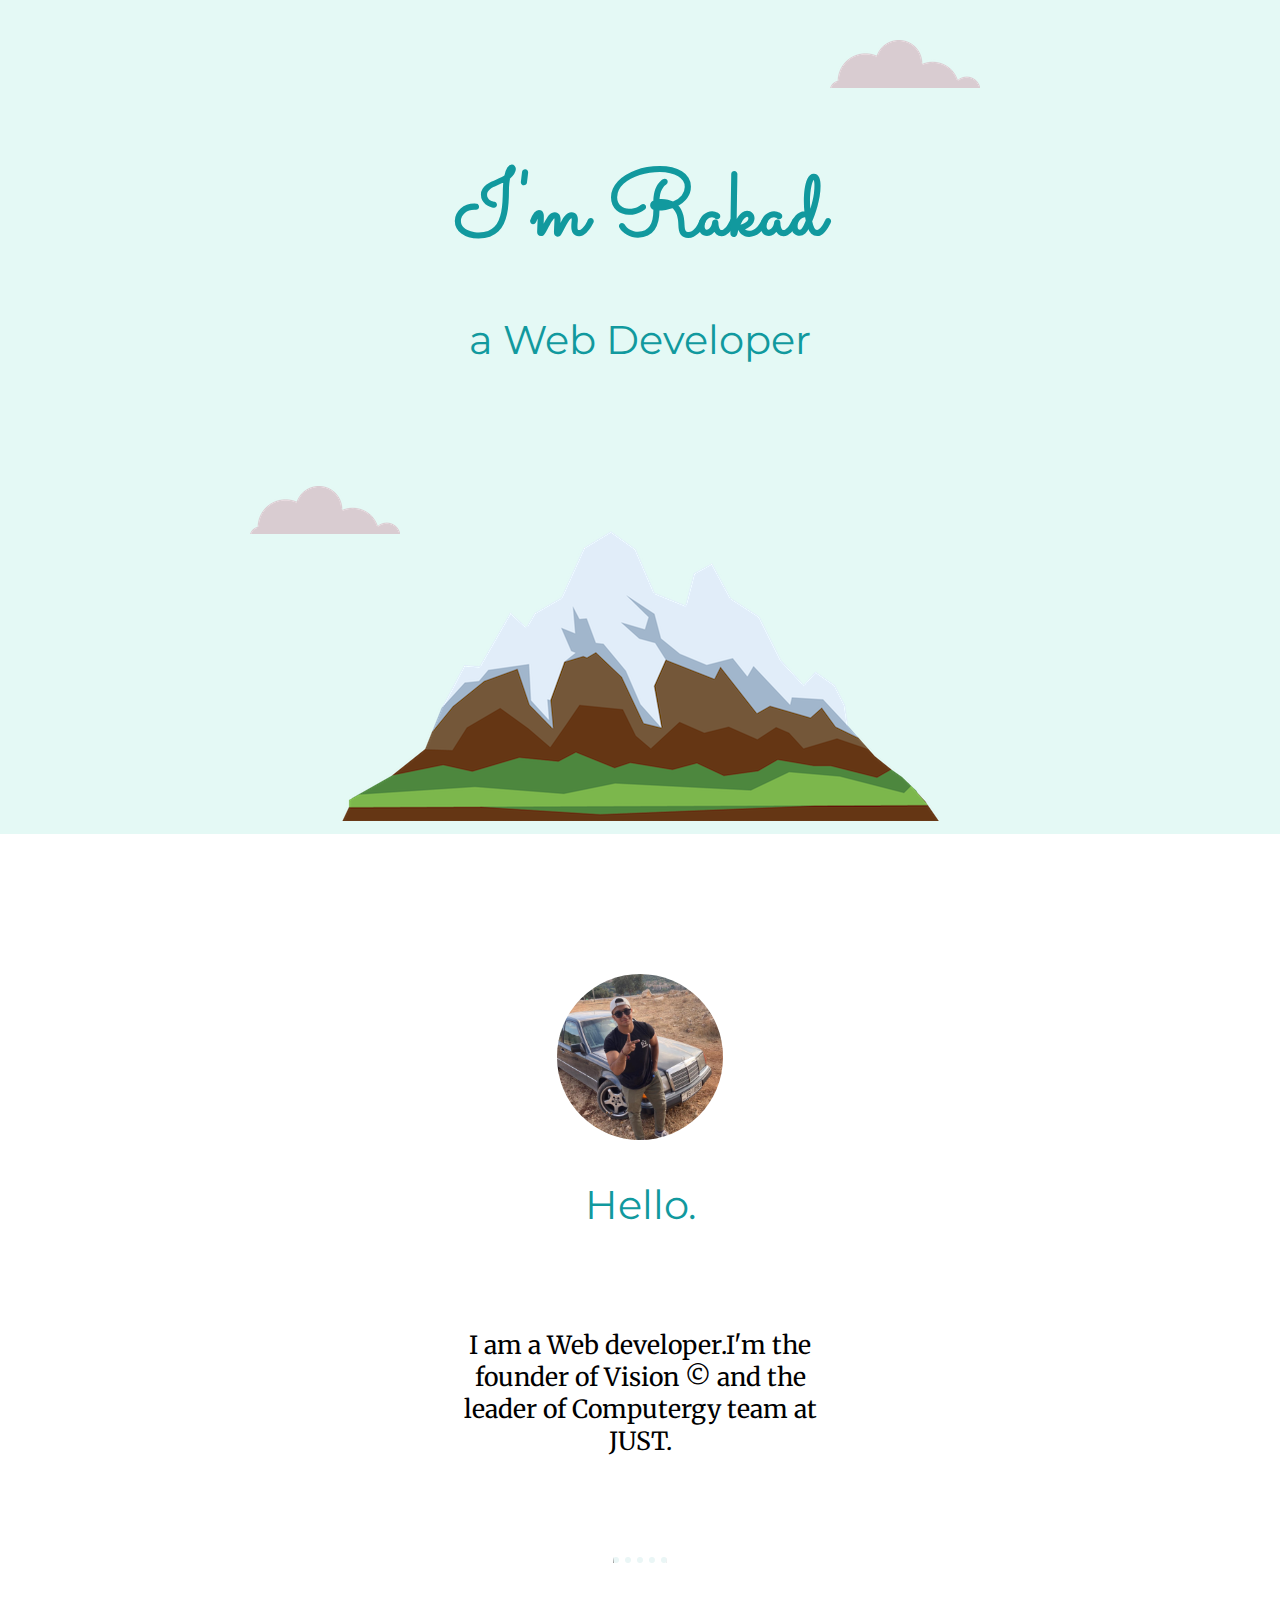
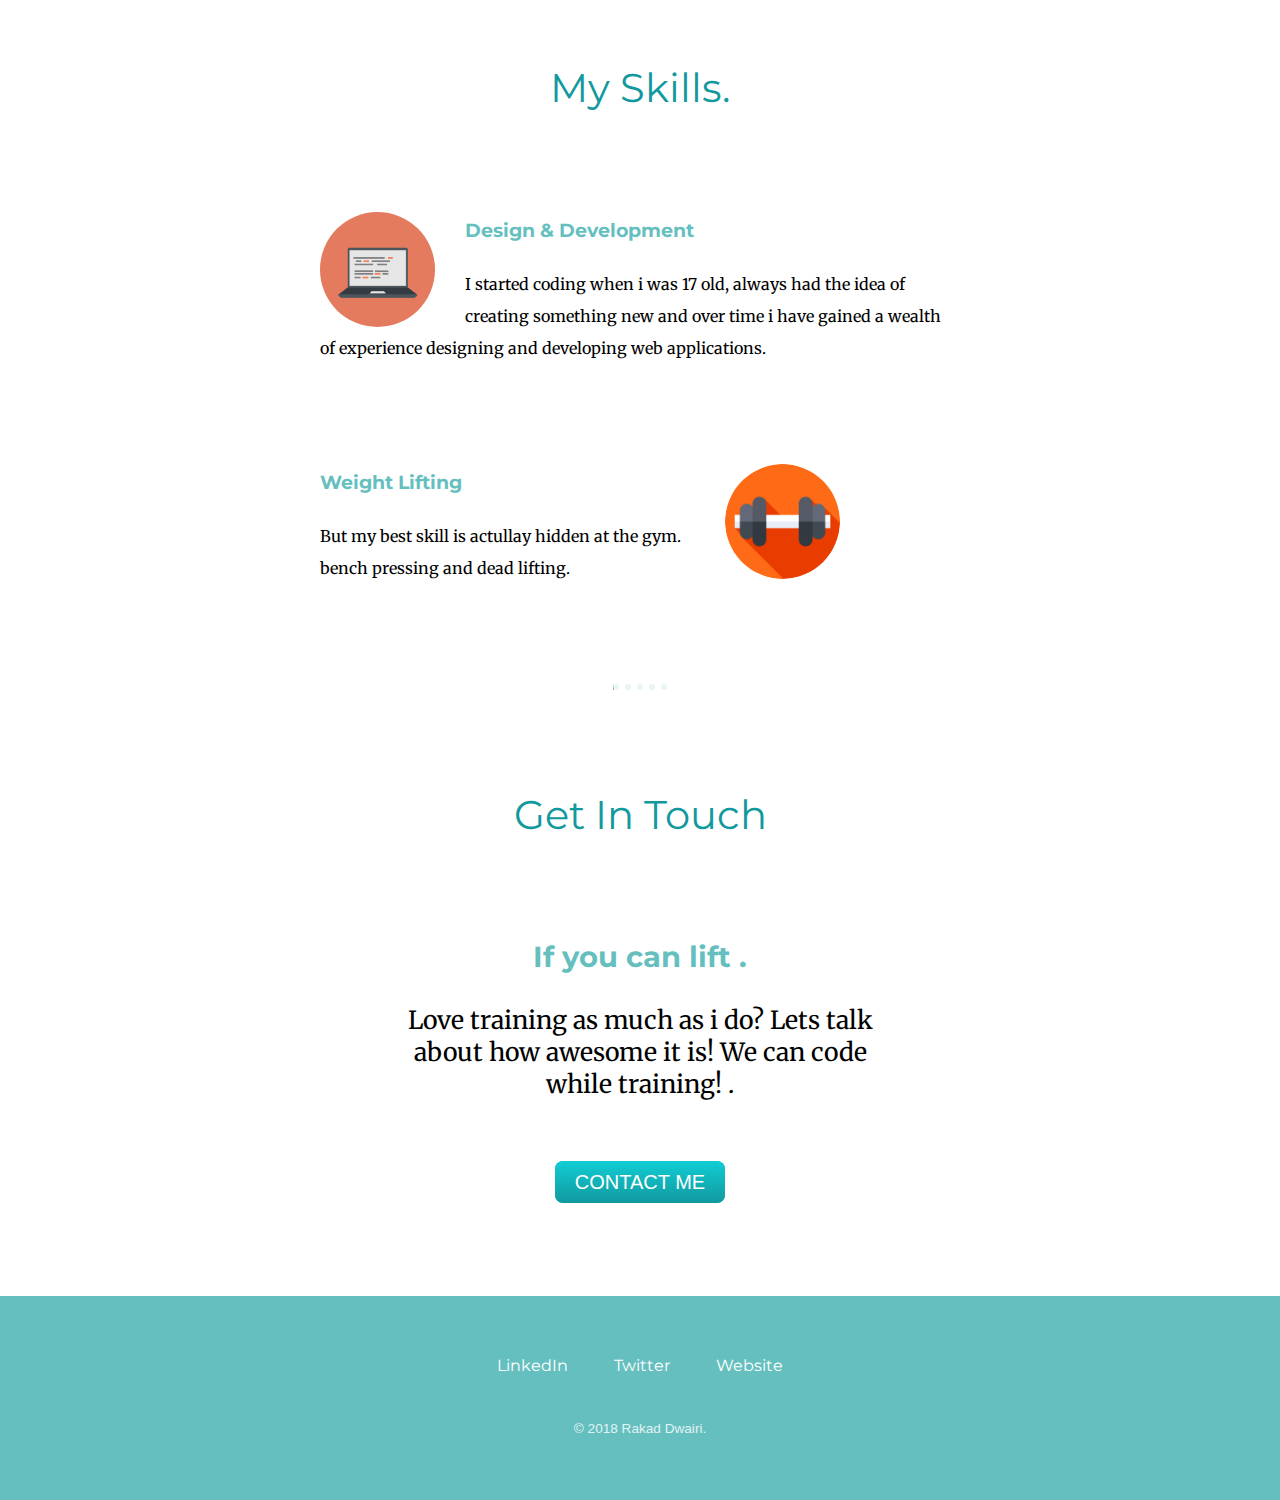
==== index.html @ 4fcde467 "first commit" ====
<!DOCTYPE html>

<html lang="en">

<head>
    <title>RD &copy;</title>
    <meta charset="UTF-8">
    <meta name="viewport" content="width=device-width, initial-scale=1.0">
    <link rel="stylesheet" href="style.css">
    <link rel="shortcut icon" href="programmer.png" type="image/x-icon">
    <link rel="preconnect" href="https://fonts.gstatic.com">
<link href="https://fonts.googleapis.com/css2?family=Merriweather:ital@1&family=Montserrat:wght@500&family=Sacramento&display=swap" rel="stylesheet">
    
</head>

<body>
    
<div class="hr">

<div class="ID">
        <img class="top-cloud" src="CSS - My Site Images/CSS - My Site Images/cloud.png" alt="cloud Image">

    <h1>I'm Rakad</h1>
    <h2>a Web Developer</h2>

    <img class="bottom-cloud" src="CSS - My Site Images/CSS - My Site Images/cloud.png" alt="cloud Image">
        <img src="CSS - My Site Images/CSS - My Site Images/mountain.png" alt="Mountain Image">

</div>


<!--AM IN HERE-->

<div class="middle-container">
  <div class="profile">
    <img src="120302178_198892364932000_1279112106319219030_n.jpg" alt="me">
    <h2>Hello.</h2>
    <p class="intro">I am a Web developer.I'm the founder of Vision &copy; and the leader of Computergy team at JUST.</p>
  </div>
  <hr>
  <div class="skills">
    <h2>My Skills.</h2>
    <div class="skill-row">
      <img class="code" src="CSS - My Site Images/CSS - My Site Images/computer.png" alt="barbell.png">
      <h3>Design & Development</h3>
      <p class="code-description">I started coding when i was 17 old, always had the idea of creating something new and over time i have gained a wealth of experience designing and developing web applications.</p>
    </div>
    <div class="skill-row">
      <img class="barbell" src="barbell.png" alt="">
      <h3>Weight Lifting</h3>
      <p>But my best skill is actullay hidden at the gym. bench pressing and dead lifting.</p>
      
    </div>
  </div>
  <hr>
  <div class="contact-me">
    <h2>Get In Touch</h2>
    <h3>If you can lift .</h3>
    <p class="contact-message" >Love training as much as i do? Lets talk about how awesome it is! We can code while training! .</p>
    <a class="BUTTON_GIQ" href="mailto:rakadissam@gmail.com?subject=Subject Using Mailto.co.uk&body=Email Using Mailto.co.uk">CONTACT ME</a>
  </div>
</div>


<div class="bottom-container">
  <a class="footer-link" href="https://www.linkedin.com/">LinkedIn</a>
  <a class="footer-link" href="https://twitter.com/">Twitter</a>
  <a class="footer-link" href="https://www.appbrewery.co/">Website</a>
  <p id="copyright" >© 2018 Rakad Dwairi.</p>
</div>

</div>
</body>

</html>
---- style.css ----
body
{
    margin: 0;
    text-align: center;
    font-size: 25px;
    font-family:'Merriweather',serif;
    
}

h1
{
    font-size: 5.625rem;
    font-family: 'Sacramento',cursive;
    margin: 50px auto 0 auto;
    color: #11999E;
    
    
}

h2
{
font-family: 'Montserrat',sans-serif;
font-size: 2.5rem;
font-weight: bold;
margin-bottom: 100px;
font-weight: normal;
color: #11999E;

}

h3
{
font-family: 'Montserrat',sans-serif;
color: #66BFBF;

}

div.ID
{
    background-color: #E4F9F5;
    position: relative;
    padding-top: 100px;
    font-family: 'Sacramento', cursive;
    
} 

.intro
{
    width: 30%;
    margin: auto;
}


div.middle-container 
{
margin: 100px 0;
}


div.bottom-container 
{

 
}

.top-cloud 
{
   position: absolute;
   right: 300px;
   top: 40px;
}


.bottom-cloud
{
    position: absolute;
    left: 250px;
    bottom: 300px;
}



div.middle-container a
{
color: #ffffff;
}

.skill-row
{

    width: 50%;
    margin: 100px auto 100px auto;
    text-align: left;
    line-height: 2;
    font-size: medium;

}

.profile img 
{
    margin-top: 40px;
    border-radius: 50%;
    width: 13%;
}

.code
{
    width:18%;
    border-radius: 50%;
    float: left;
    margin-right: 30px;

}

.barbell
{
    width:18%;
    border-radius: 50%;
    float: right;
    margin-right: 120px;
    
}

.bottom-container
{
        background-color: #66BFBF;
        padding: 50px 0 20px;
}

div.bottom-container a 
{
    
    font-size: medium;
    color: #ffffff;
    font-family: 'Montserrat',sans-serif;
    margin: 10px 20px;
    text-decoration: none;
}

div.bottom-container a:hover
{
    color: #074f52;
}



.hr hr
{
    border-top: dotted #EAF6F6 6px ;
    border-bottom: none;
    width: 4%;
    margin: 100px auto 100px auto;
    
}

/*.bottom-container p {
    margin-top: 60px;
    color: #eaf6f6;
}*/

.contact-message
{
    width: 40%;
    margin: 0% auto 5%;
}

#copyright
{
    color: #e0f3f3;
    font-size: 0.85rem;
    font-family: Arial;
    padding: 30px 0;
}


.BUTTON_GIQ 
{
    background: #11cdd4;
    background-image: -webkit-linear-gradient(top, #11cdd4, #11999E);
    background-image: -moz-linear-gradient(top, #11cdd4, #11999E);
    background-image: -ms-linear-gradient(top, #11cdd4, #11999E);
    background-image: -o-linear-gradient(top, #11cdd4, #11999E);
    background-image: -webkit-gradient(to bottom, #11cdd4, #11999E);
    -webkit-border-radius: 8px;
    -moz-border-radius: 8px;
    border-radius: 8px;
    color: #ffffff;
    font-family: Arial;
    font-size: 20px;
    padding: 10px 20px 10px 20px;
    text-decoration: none;
   
}

.BUTTON_GIQ:hover 
{
    background: #30e3cb;
    background-image: -webkit-linear-gradient(top, #30e3cb, #2bc4ad);
    background-image: -moz-linear-gradient(top, #30e3cb, #2bc4ad);
    background-image: -ms-linear-gradient(top, #30e3cb, #2bc4ad);
    background-image: -o-linear-gradient(top, #30e3cb, #2bc4ad);
    background-image: -webkit-gradient(to bottom, #30e3cb, #2bc4ad);
    text-decoration: none;
}
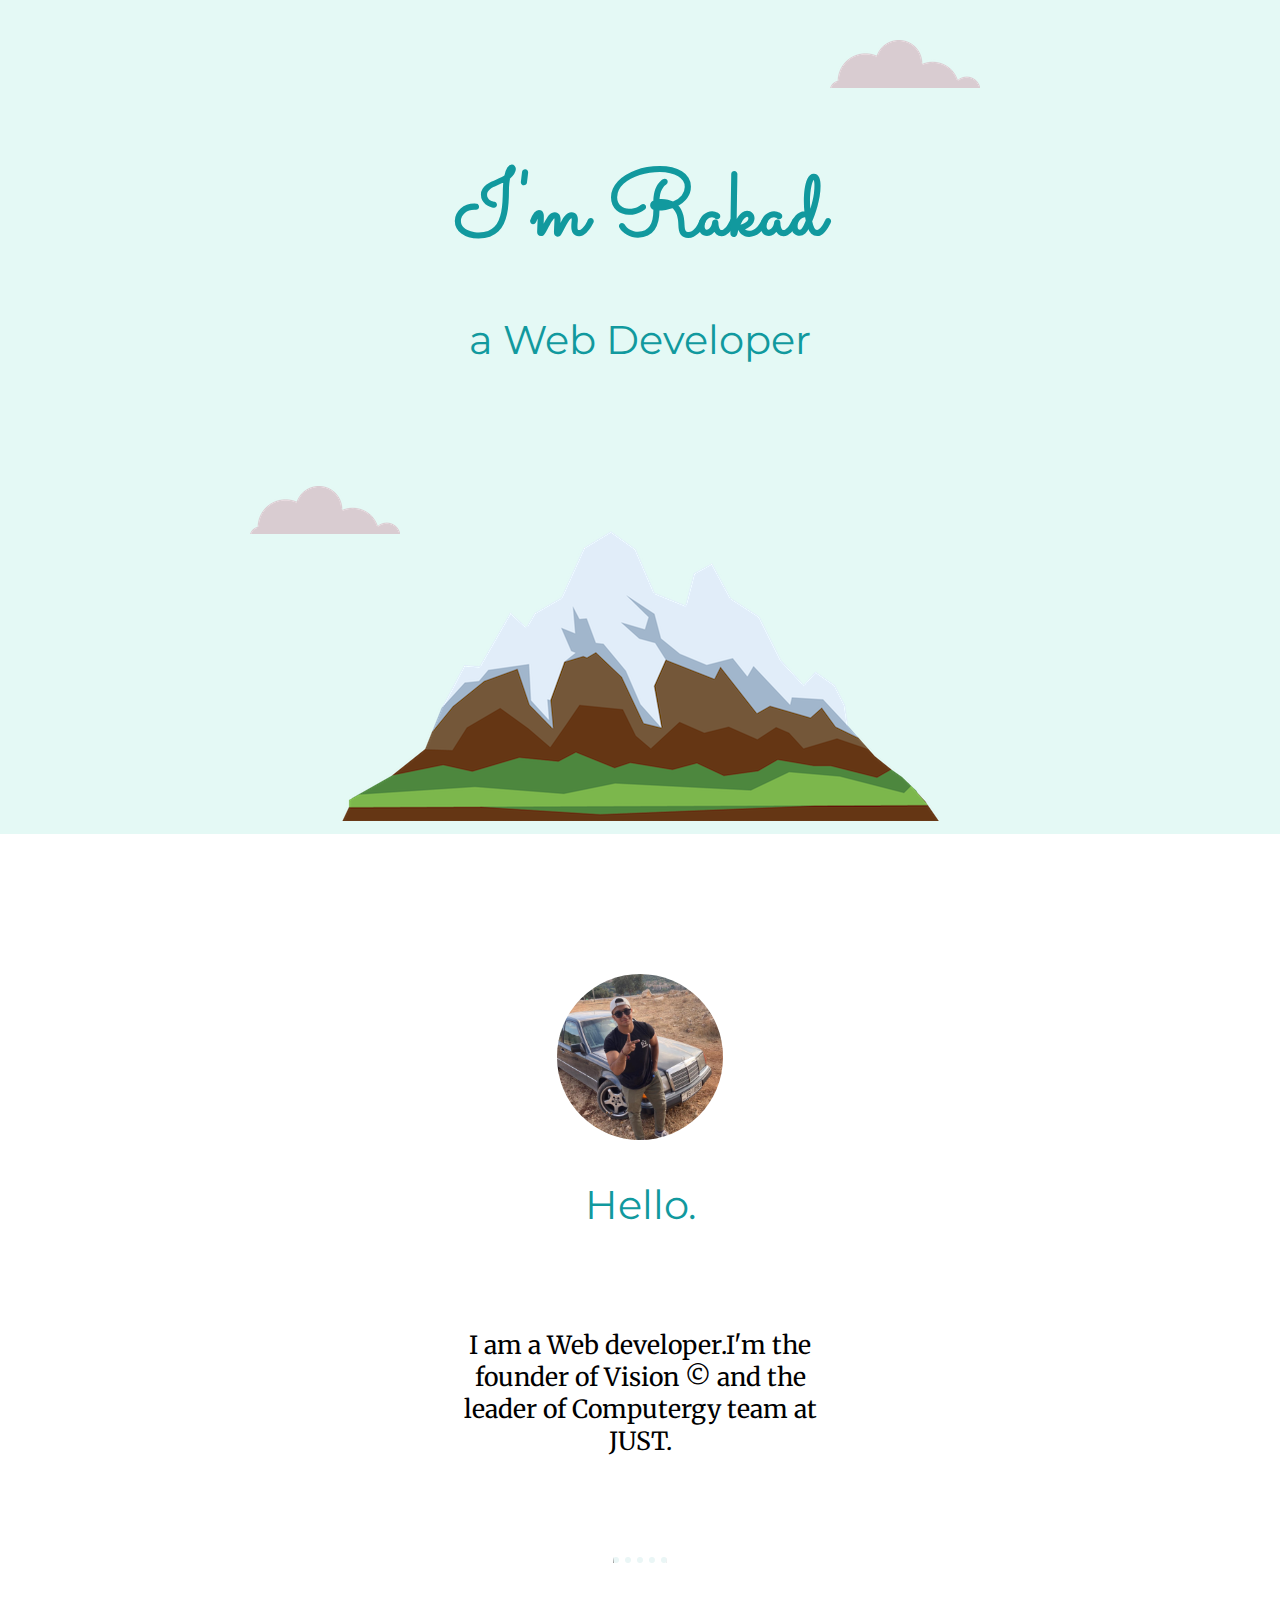
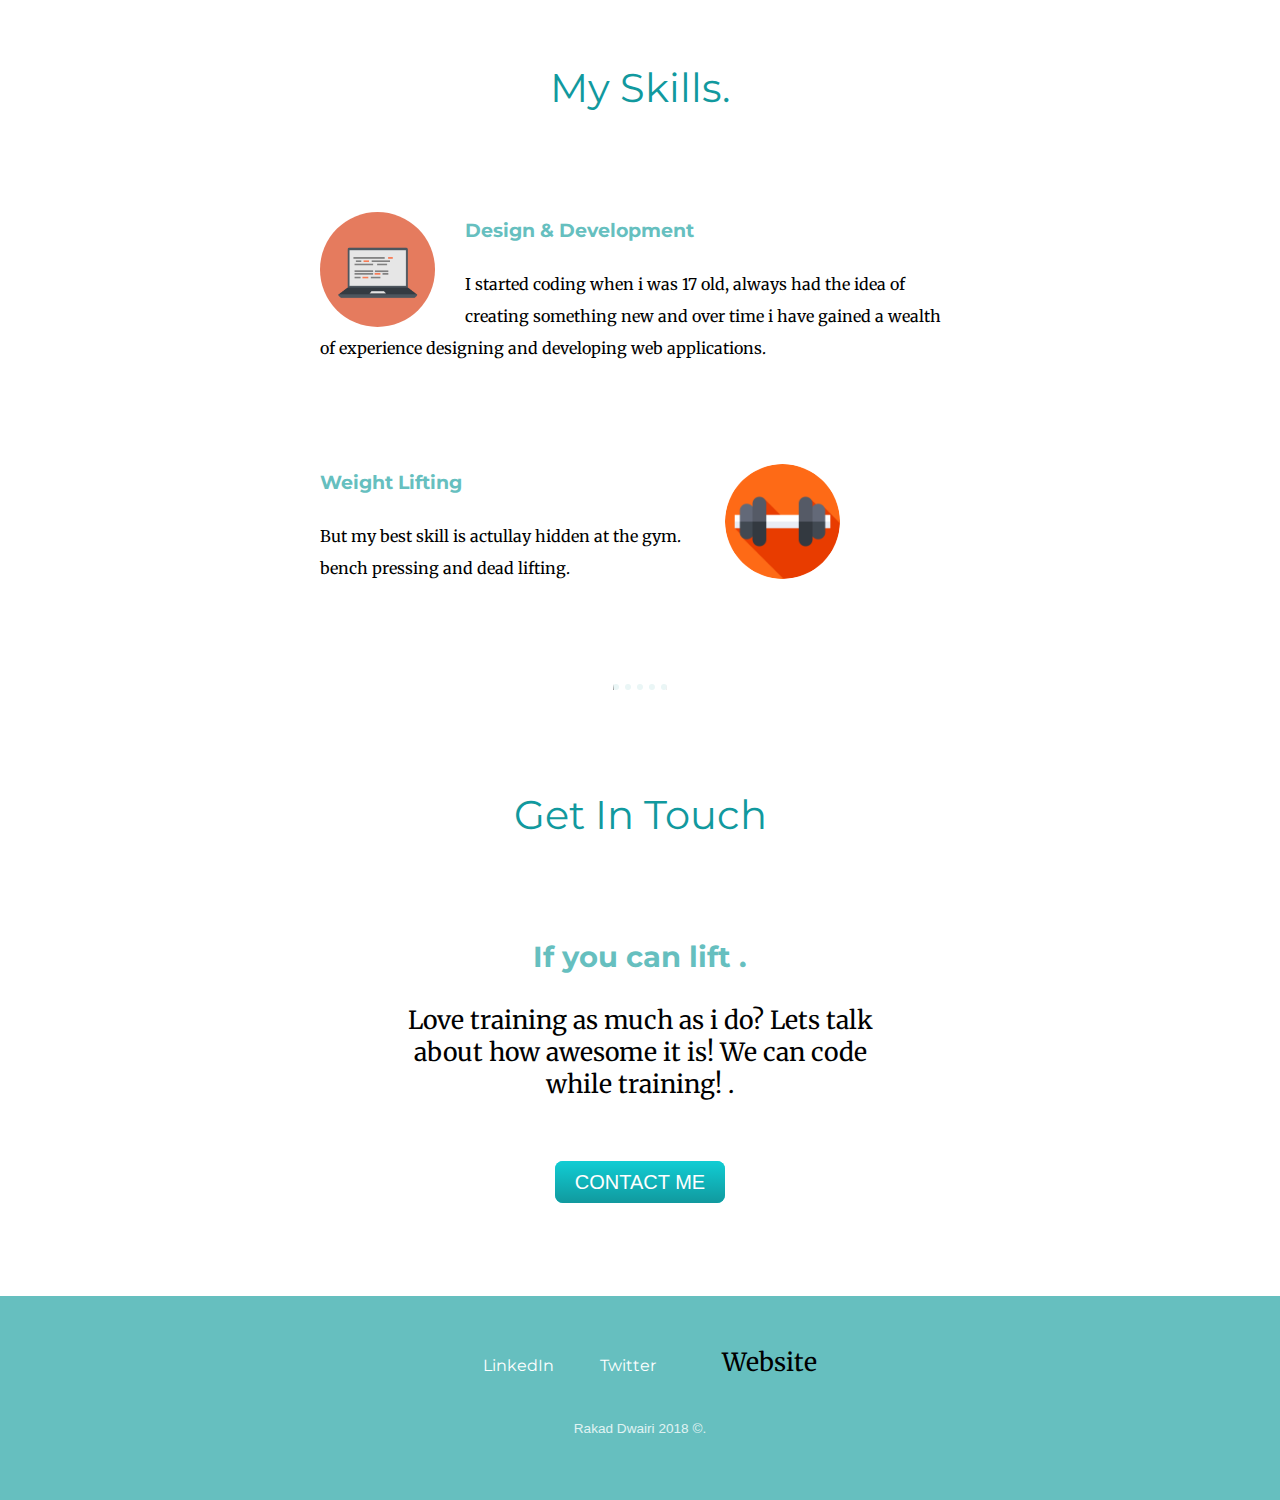
==== commit a3e83737: "edit" ====
--- a/index.html
+++ b/index.html
@@ -65,8 +65,8 @@
 <div class="bottom-container">
   <a class="footer-link" href="https://www.linkedin.com/">LinkedIn</a>
   <a class="footer-link" href="https://twitter.com/">Twitter</a>
-  <a class="footer-link" href="https://www.appbrewery.co/">Website</a>
-  <p id="copyright" >© 2018 Rakad Dwairi.</p>
+  <a class="footer-link" href=""></a>Website</a>
+  <p id="copyright" >Rakad Dwairi 2018 ©.</p>
 </div>
 
 </div>
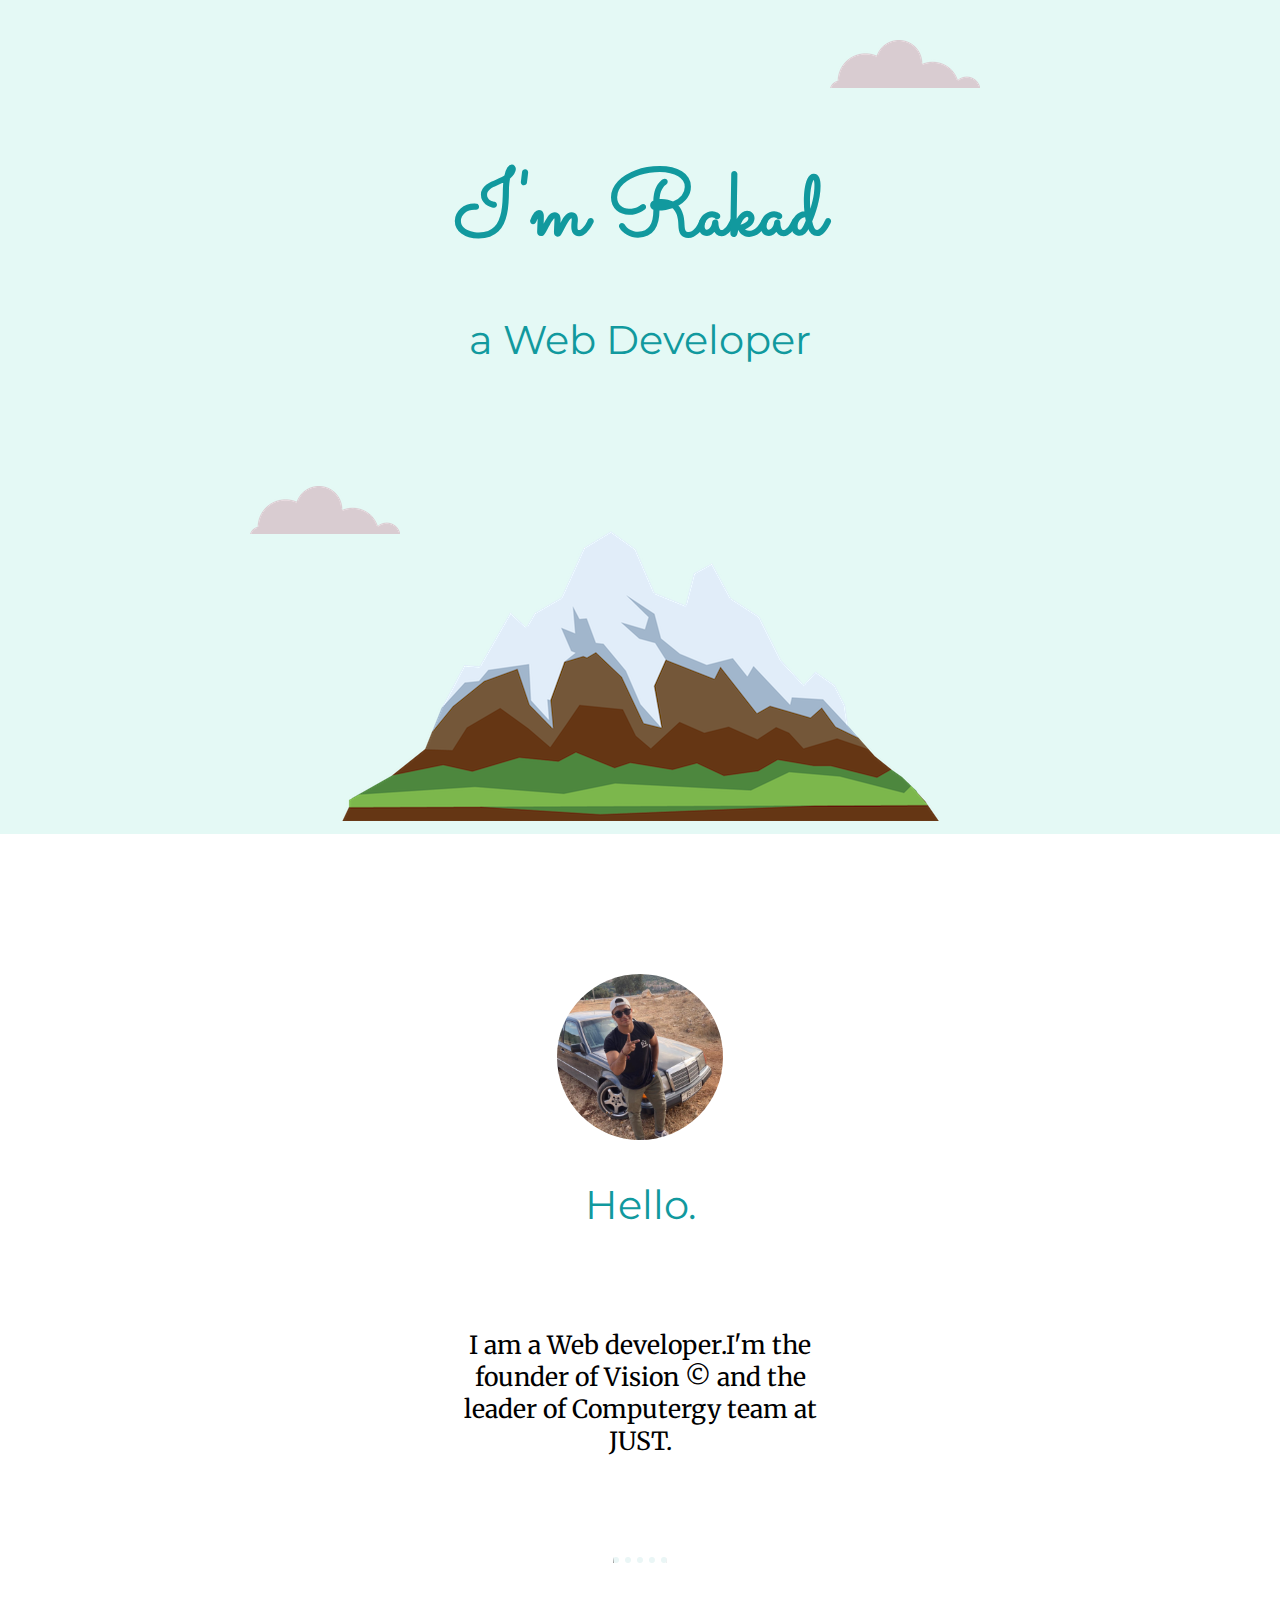
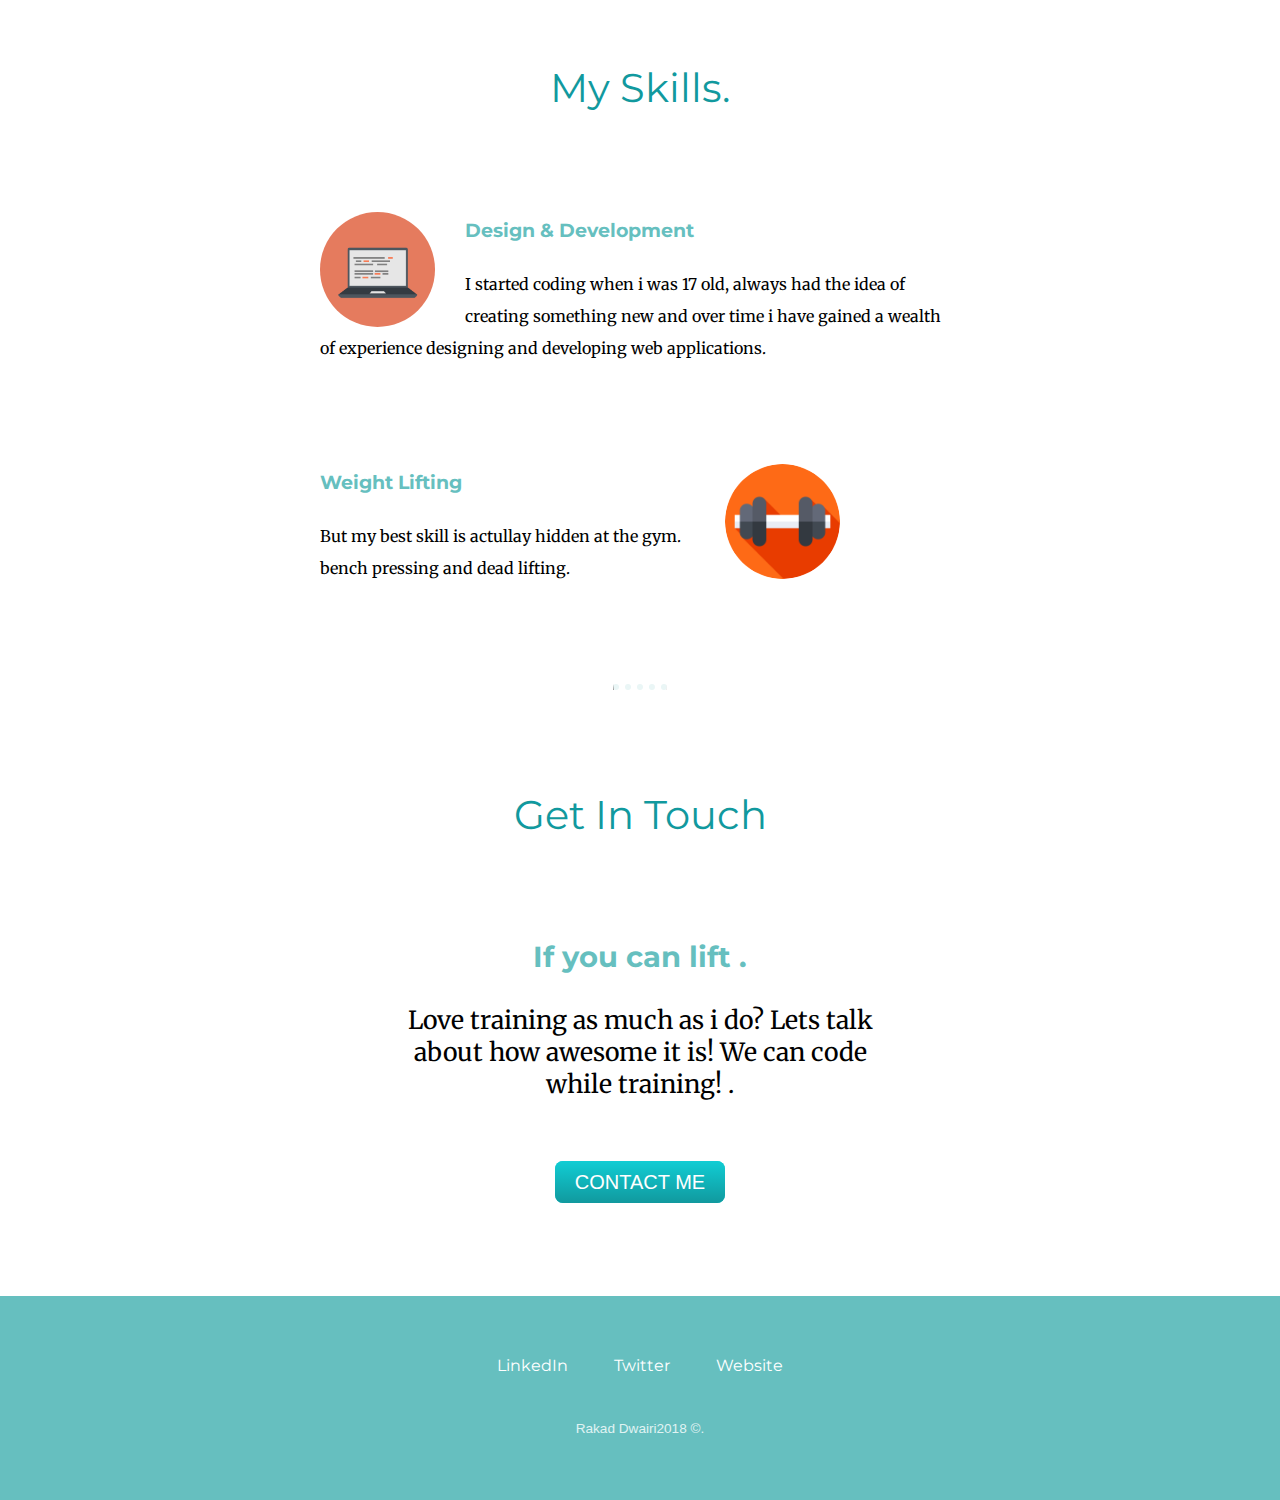
==== commit 941ddacc: "edit2" ====
--- a/index.html
+++ b/index.html
@@ -65,8 +65,8 @@
 <div class="bottom-container">
   <a class="footer-link" href="https://www.linkedin.com/">LinkedIn</a>
   <a class="footer-link" href="https://twitter.com/">Twitter</a>
-  <a class="footer-link" href=""></a>Website</a>
-  <p id="copyright" >Rakad Dwairi 2018 ©.</p>
+  <a class="footer-link" href="">Website</a>
+  <p id="copyright" >Rakad Dwairi2018 ©.</p>
 </div>
 
 </div>
